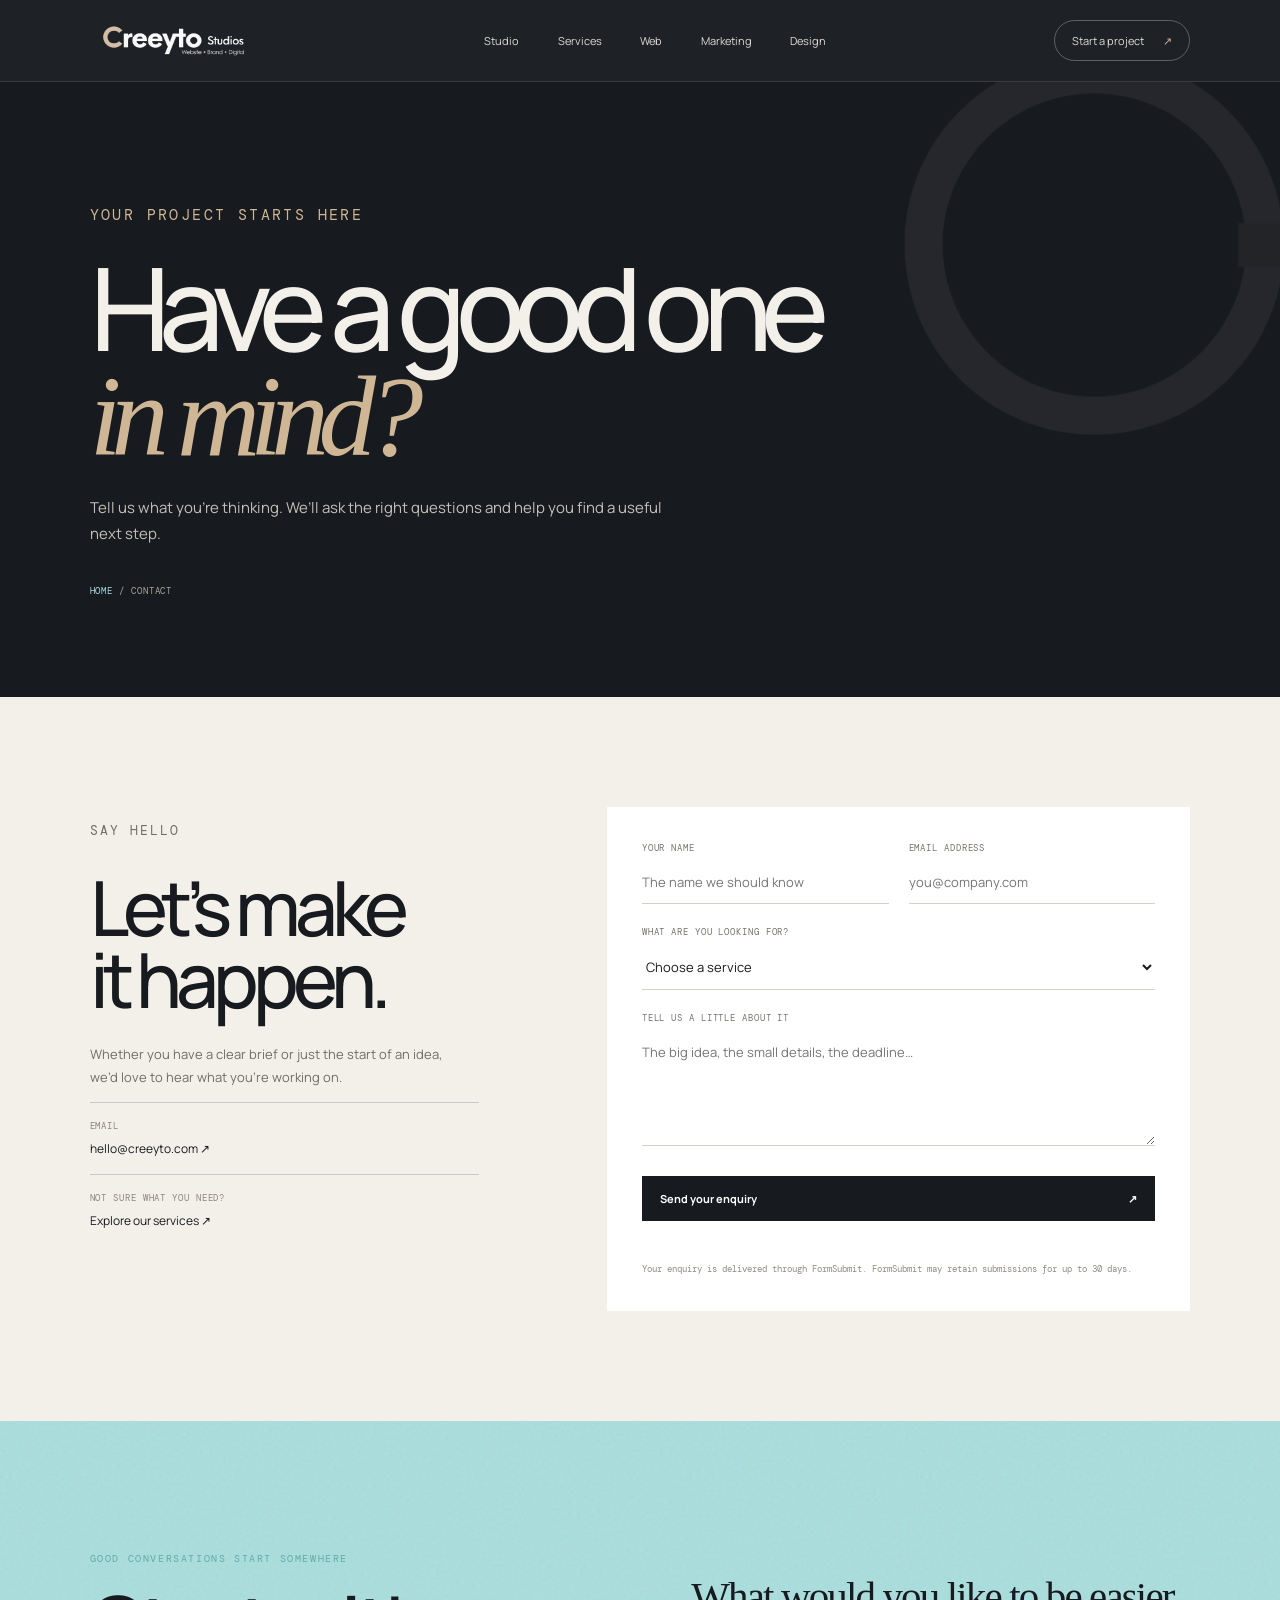
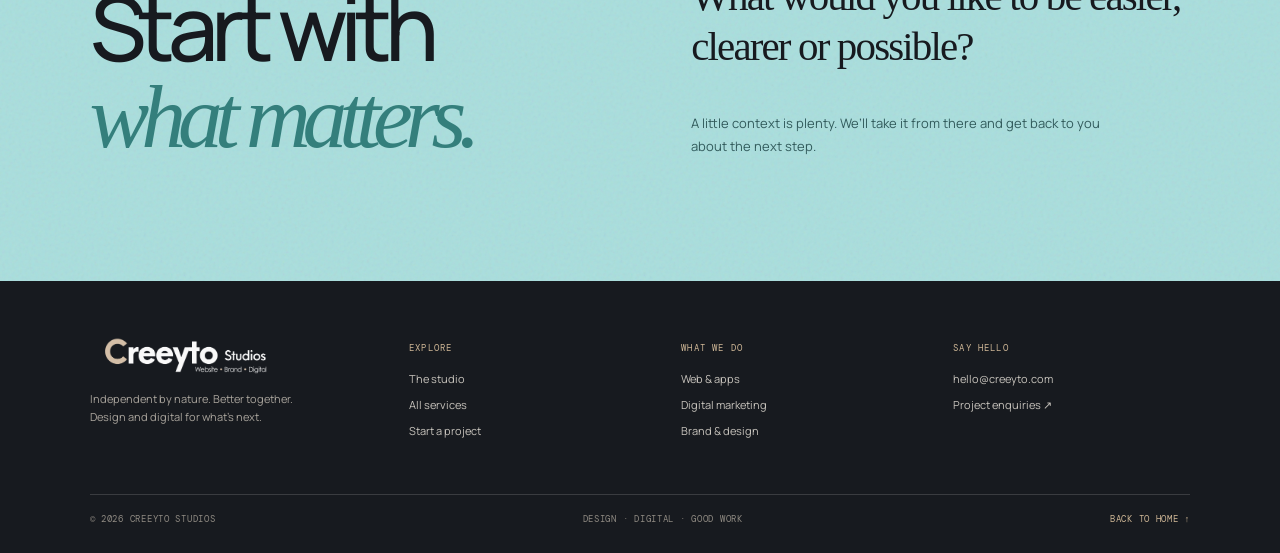
==== contact.html @ 659b26ed "Add Creeyto multipage website" ====
<!doctype html><html lang="en"><head><meta charset="utf-8"><meta name="viewport" content="width=device-width, initial-scale=1"><meta name="theme-color" content="#171a1f"><meta name="description" content="Start a project with Creeyto Studios. Tell us what you have in mind and we'll get back to you."><title>Contact — Creeyto Studios</title><link rel="stylesheet" href="site.css"><script src="site.js" defer></script></head><body>
<header class="site-header"><a class="brand" href="index.html" aria-label="Creeyto Studios home"><img src="creeyto-wordmark.png" alt="Creeyto Studios — Website, Brand, Digital"></a><nav class="desktop-nav" aria-label="Main navigation"><a href="studio.html">Studio</a><a href="services.html">Services</a><a href="web-design.html">Web</a><a href="digital-marketing.html">Marketing</a><a href="graphic-design.html">Design</a></nav><a class="header-cta" href="contact.html" aria-current="page">Start a project <span>↗</span></a><button class="menu-toggle" aria-label="Open navigation" aria-expanded="false"><span></span><span></span></button></header>
<nav class="mobile-menu" aria-label="Mobile navigation" aria-hidden="true"><a href="studio.html">Studio <span>01</span></a><a href="services.html">Services <span>02</span></a><a href="web-design.html">Web <span>03</span></a><a href="digital-marketing.html">Marketing <span>04</span></a><a href="graphic-design.html">Design <span>05</span></a><a href="contact.html">Contact <span>↗</span></a></nav>
<main><section class="page-hero"><div class="hero-watermark" aria-hidden="true"><img src="creeyto-mark-crop.png" alt=""></div><div class="page-hero-inner"><p class="eyebrow light">YOUR PROJECT STARTS HERE</p><h1>Have a good one<br><em>in mind?</em></h1><p>Tell us what you’re thinking. We’ll ask the right questions and help you find a useful next step.</p><div class="crumb"><a href="index.html">HOME</a> / CONTACT</div></div></section>
<section class="section"><div class="contact-grid"><div class="contact-info reveal"><p class="eyebrow">SAY HELLO</p><h2>Let’s make<br>it happen.</h2><p>Whether you have a clear brief or just the start of an idea, we’d love to hear what you’re working on.</p><a class="contact-detail" href="mailto:hello@creeyto.com"><small>EMAIL</small>hello@creeyto.com ↗</a><a class="contact-detail" href="services.html"><small>NOT SURE WHAT YOU NEED?</small>Explore our services ↗</a></div>
<form class="contact-form reveal">
  <div class="form-success" hidden role="status" aria-live="polite"><p class="eyebrow">ENQUIRY RECEIVED</p><h3>Thank you.</h3><p>Your message is on its way. We’ll be in touch soon.</p><a class="text-link" href="index.html">Back to the homepage <span>↗</span></a></div>
  <label class="form-trap" aria-hidden="true">Leave this field empty<input name="_honey" tabindex="-1" autocomplete="off"></label>
  <div class="form-row"><label>Your name<input name="name" autocomplete="name" placeholder="The name we should know" required></label><label>Email address<input type="email" name="email" autocomplete="email" placeholder="you@company.com" required></label></div>
  <label>What are you looking for?<select name="service" required><option value="" disabled selected>Choose a service</option><option>Web design &amp; development</option><option>Digital marketing</option><option>Brand &amp; graphic design</option><option>E-commerce &amp; booking</option><option>Apps &amp; digital systems</option><option>Analytics &amp; reporting</option><option>Not sure yet</option></select></label>
  <label>Tell us a little about it<textarea name="message" rows="5" placeholder="The big idea, the small details, the deadline…" required></textarea></label>
  <button class="button dark" type="submit"><span>Send your enquiry</span><span>↗</span></button><p class="form-status" aria-live="polite"></p><p class="form-hint">Your enquiry is delivered through FormSubmit. FormSubmit may retain submissions for up to 30 days.</p>
</form></div></section>
<section class="section aqua-band texture"><div class="shell band-grid"><div class="reveal"><p class="eyebrow">GOOD CONVERSATIONS START SOMEWHERE</p><h2 class="section-title">Start with<br><em>what matters.</em></h2></div><div class="reveal"><p class="band-quote">What would you like to be easier, clearer or possible?</p><p class="band-note">A little context is plenty. We’ll take it from there and get back to you about the next step.</p></div></div></section></main>
<footer class="site-footer"><div class="footer-top"><div class="footer-brand"><a href="index.html"><img src="creeyto-wordmark.png" alt="Creeyto Studios"></a><p>Independent by nature. Better together. Design and digital for what’s next.</p></div><div class="footer-col"><h4>EXPLORE</h4><a href="studio.html">The studio</a><a href="services.html">All services</a><a href="contact.html">Start a project</a></div><div class="footer-col"><h4>WHAT WE DO</h4><a href="web-design.html">Web &amp; apps</a><a href="digital-marketing.html">Digital marketing</a><a href="graphic-design.html">Brand &amp; design</a></div><div class="footer-col"><h4>SAY HELLO</h4><a href="mailto:hello@creeyto.com">hello@creeyto.com</a><a href="contact.html">Project enquiries ↗</a></div></div><div class="footer-bottom"><span>© <span data-year></span> CREEYTO STUDIOS</span><span>DESIGN · DIGITAL · GOOD WORK</span><a href="index.html">BACK TO HOME ↑</a></div></footer></body></html>
---- site.css ----
@import url('https://fonts.googleapis.com/css2?family=DM+Mono:wght@400;500&family=Manrope:wght@400;500;600;700;800&display=swap');
:root{--ink:#171a1f;--sand:#cfb796;--aqua:#a9dedd;--aqua-deep:#62aaa9;--paper:#f3f0e9;--paper-dark:#e6e1d8;--muted:#858178;--line:rgba(23,26,31,.18);--display:'Neue Einstellung','Century Gothic',Gotham,Manrope,sans-serif;--mono:'DM Mono',monospace}
*{box-sizing:border-box}html{scroll-behavior:smooth}body{margin:0;background:var(--paper);color:var(--ink);font-family:var(--display);font-size:15px;-webkit-font-smoothing:antialiased}a{color:inherit;text-decoration:none}button,input,textarea,select{font:inherit}img{max-width:100%}.shell{width:min(1320px,86vw);margin:auto}.site-header{height:82px;padding:0 7vw;display:flex;align-items:center;justify-content:space-between;position:sticky;top:0;z-index:40;background:rgba(23,26,31,.97);color:var(--paper);border-bottom:1px solid rgba(255,255,255,.12);backdrop-filter:blur(14px)}.brand{display:flex;align-items:center;mix-blend-mode:screen}.brand img{display:block;width:clamp(140px,13vw,182px);height:auto}.desktop-nav{display:flex;gap:clamp(18px,3vw,44px);align-items:center}.desktop-nav a,.header-cta{font-size:11px;color:#dedbd4;transition:color .2s}.desktop-nav a:hover,.desktop-nav a[aria-current=page],.header-cta:hover{color:var(--aqua)}.header-cta{border:1px solid rgba(255,255,255,.28);border-radius:30px;padding:12px 17px}.header-cta span{color:var(--sand);margin-left:17px}.menu-toggle{display:none;border:0;background:none;color:white}.menu-toggle span{display:block;width:21px;height:1px;background:white;margin:6px}.mobile-menu{display:none}.eyebrow{font:10px var(--mono);letter-spacing:.16em;text-transform:uppercase;color:var(--aqua-deep)}.eyebrow.light{color:var(--sand)}.hero{min-height:740px;position:relative;overflow:hidden;background:var(--ink);color:var(--paper);display:grid;align-items:center;padding:95px 7vw 85px}.hero-grid{width:min(1320px,100%);margin:auto;display:grid;grid-template-columns:1.08fr .92fr;align-items:center;gap:4vw;position:relative;z-index:2}.hero h1{font-size:clamp(76px,11vw,150px);line-height:.86;letter-spacing:-.095em;font-weight:500;margin:38px 0 30px}.hero h1 em,.page-hero h1 em,.section-title em{font-family:Georgia,serif;font-weight:400;color:var(--sand);letter-spacing:-.09em}.hero-copy{max-width:455px;color:#c2beb7;font-size:15px;line-height:1.7}.hero-actions{display:flex;align-items:center;gap:25px;margin-top:32px}.button{display:inline-flex;align-items:center;justify-content:space-between;gap:32px;background:var(--sand);color:var(--ink);padding:15px 18px;font-size:11px;font-weight:700;transition:transform .25s,background .25s}.button:hover{transform:translateY(-3px);background:#ddc8aa}.button.dark{background:var(--ink);color:white}.button.dark:hover{background:#303840}.text-link{font-size:11px;border-bottom:1px solid currentColor;padding-bottom:7px}.text-link span{margin-left:18px;color:var(--aqua-deep)}.hero-art{height:490px;position:relative;display:grid;place-items:center}.paper-card{position:absolute;inset:6% 7% 9% 8%;background:var(--aqua);overflow:hidden;transform:rotate(4deg);box-shadow:0 28px 80px rgba(0,0,0,.28)}.paper-card:before,.texture:before{content:"";position:absolute;inset:0;pointer-events:none;opacity:.25;background-image:url("data:image/svg+xml,%3Csvg viewBox='0 0 180 180' xmlns='http://www.w3.org/2000/svg'%3E%3Cfilter id='n'%3E%3CfeTurbulence type='fractalNoise' baseFrequency='.78' numOctaves='4' stitchTiles='stitch'/%3E%3C/filter%3E%3Crect width='100%25' height='100%25' filter='url(%23n)' opacity='.4'/%3E%3C/svg%3E")}.paper-card .mark{position:absolute;width:76%;top:14%;left:11%;opacity:.92;mix-blend-mode:multiply}.paper-card .paper-caption{position:absolute;bottom:9%;left:9%;font:10px var(--mono);letter-spacing:.15em;color:#153d42}.paper-orbit{position:absolute;right:10%;top:16%;width:45%;aspect-ratio:1;border:1px solid rgba(23,26,31,.5);border-radius:50%}.paper-orbit:before,.paper-orbit:after{content:"";position:absolute;inset:12%;border:1px solid rgba(23,26,31,.3);border-radius:50%}.paper-orbit:after{inset:25%}.hero-stamp{position:absolute;right:1%;bottom:3%;background:var(--sand);color:var(--ink);width:104px;height:104px;border-radius:50%;display:grid;place-items:center;text-align:center;font:9px/1.6 var(--mono);letter-spacing:.09em;transform:rotate(9deg)}.hero-watermark{position:absolute;right:-12%;top:6%;width:min(56vw,700px);opacity:.06;mix-blend-mode:screen;pointer-events:none}.hero-watermark img{width:100%;display:block}.scroll-note{position:absolute;bottom:28px;left:7vw;font:9px var(--mono);letter-spacing:.13em;color:#96938c}.scroll-note span{color:var(--sand);margin-left:14px}.trust-strip{display:grid;grid-template-columns:repeat(4,1fr);border-bottom:1px solid var(--line);background:var(--paper);padding:25px 7vw;gap:18px}.trust-strip span{font:9px var(--mono);letter-spacing:.1em;text-transform:uppercase;color:#66635d}.trust-strip span:before{content:"✳";color:#9a7b58;margin-right:10px}.section{padding:110px 7vw}.section-head{display:flex;align-items:end;justify-content:space-between;gap:30px;margin-bottom:52px}.section-title{font-size:clamp(48px,7vw,92px);line-height:.96;letter-spacing:-.08em;font-weight:500;margin:19px 0 0}.section-head>p{max-width:310px;color:#706d66;font-size:13px;line-height:1.7;margin:0 0 8px}.services-preview{background:var(--paper-dark)}.service-cards{display:grid;grid-template-columns:repeat(3,1fr);gap:14px}.service-card{min-height:310px;padding:27px;background:var(--paper);position:relative;overflow:hidden;transition:transform .3s,background .3s}.service-card:hover{transform:translateY(-6px);background:#fff}.service-card .number{font:10px var(--mono);color:#8b7c68}.service-card h3{font-size:27px;font-weight:500;letter-spacing:-.06em;margin:52px 0 12px}.service-card p{font-size:12px;line-height:1.7;color:#74716b;max-width:280px}.service-card .arrow{position:absolute;right:25px;top:24px;font-size:22px;color:#a78b67}.service-card .mini-icon{position:absolute;right:22px;bottom:15px;font:86px Georgia,serif;color:rgba(169,222,221,.4);line-height:1}.aqua-band{background:var(--aqua);position:relative;overflow:hidden}.aqua-band.texture{isolation:isolate}.aqua-band .section-title em{color:#347f7c}.aqua-band .band-grid{display:grid;grid-template-columns:1fr 1fr;gap:8vw;align-items:center}.band-quote{font:clamp(24px,3.2vw,43px)/1.2 Georgia,serif;max-width:570px;letter-spacing:-.045em}.band-note{font-size:13px;line-height:1.8;max-width:420px;color:#325b5c}.page-hero{background:var(--ink);color:var(--paper);padding:105px 7vw 100px;position:relative;overflow:hidden}.page-hero-inner{width:min(1320px,100%);margin:auto;position:relative;z-index:2}.page-hero h1{font-size:clamp(58px,9vw,116px);line-height:.9;letter-spacing:-.09em;font-weight:500;margin:28px 0 26px;max-width:1000px}.page-hero p{max-width:590px;color:#c4c0b9;font-size:15px;line-height:1.75}.page-hero .hero-watermark{width:37vw;right:-5%;top:-12%}.page-hero .hero-watermark img{opacity:1}.crumb{font:9px var(--mono);letter-spacing:.1em;color:#aaa59d;margin-top:38px}.crumb a{color:var(--aqua)}.feature-grid{display:grid;grid-template-columns:1fr 1fr;gap:7vw;align-items:start}.feature-grid h2{font-size:clamp(35px,5vw,64px);font-weight:500;line-height:1;letter-spacing:-.075em;margin:0}.body-copy{font-size:14px;line-height:1.85;color:#64615b}.body-copy p{margin:0 0 19px}.values{display:grid;grid-template-columns:repeat(3,1fr);border-top:1px solid var(--line);margin-top:52px}.value{padding:22px 22px 10px 0}.value strong{display:block;font-size:20px;font-weight:500;letter-spacing:-.04em;margin-bottom:10px}.value p{font-size:11px;line-height:1.7;color:#77736d;margin:0}.service-index{border-top:1px solid var(--line)}.service-index-row{display:grid;grid-template-columns:60px 1fr 1fr 35px;gap:20px;align-items:center;padding:27px 0;border-bottom:1px solid var(--line);transition:padding .25s}.service-index-row:hover{padding-left:10px}.service-index-row .num{font:10px var(--mono);color:#99866b}.service-index-row h3{font-weight:500;font-size:28px;letter-spacing:-.06em;margin:0}.service-index-row p{font-size:11px;line-height:1.6;color:#77736c;max-width:300px;margin:0}.service-index-row .arrow{font-size:20px;color:#a78b67}.detail-grid{display:grid;grid-template-columns:1fr 1fr;gap:8vw}.detail-list{list-style:none;padding:0;margin:0;border-top:1px solid var(--line)}.detail-list li{display:flex;justify-content:space-between;gap:20px;padding:17px 0;border-bottom:1px solid var(--line);font-size:13px}.detail-list li span:last-child{color:#9c8467}.callout{background:var(--ink);color:var(--paper);padding:66px 7vw;display:flex;justify-content:space-between;align-items:center;gap:35px}.callout h2{font-size:clamp(34px,5vw,64px);font-weight:500;letter-spacing:-.07em;margin:0}.callout p{font-size:12px;color:#b1ada5;margin:12px 0 0}.contact-grid{display:grid;grid-template-columns:.8fr 1.2fr;gap:10vw}.contact-info h2{font-size:clamp(45px,6vw,76px);line-height:.95;letter-spacing:-.08em;font-weight:500;margin:28px 0}.contact-info p{font-size:13px;line-height:1.75;color:#706d66;max-width:360px}.contact-detail{display:block;padding:17px 0;border-top:1px solid var(--line);font-size:12px}.contact-detail small{display:block;font:9px var(--mono);color:#8c857a;letter-spacing:.1em;margin-bottom:8px}.contact-form{padding:35px;background:#fff}.form-row{display:grid;grid-template-columns:1fr 1fr;gap:20px}.contact-form label{display:block;font:9px var(--mono);letter-spacing:.1em;text-transform:uppercase;color:#77736b;margin-bottom:22px}.contact-form input,.contact-form textarea,.contact-form select{display:block;width:100%;border:0;border-bottom:1px solid #d5d0c7;background:transparent;border-radius:0;outline:0;padding:12px 0;color:var(--ink);font:13px var(--display);margin-top:7px}.contact-form input:focus,.contact-form textarea:focus,.contact-form select:focus{border-color:#4c9392}.contact-form textarea{resize:vertical}.contact-form .button{width:100%;border:0;cursor:pointer;margin-top:8px}.form-status{font-size:12px;min-height:16px;color:#3f7053}.form-status.error{color:#a44836}.form-hint{font:9px/1.6 var(--mono);color:#928b80;margin:13px 0 0}.site-footer{background:var(--ink);color:var(--paper);padding:56px 7vw 28px}.footer-top{display:grid;grid-template-columns:1.2fr 1fr 1fr 1fr;gap:35px;padding-bottom:45px}.footer-brand img{width:190px;mix-blend-mode:screen}.footer-brand p{font-size:11px;color:#a9a49c;line-height:1.7;max-width:220px}.footer-col h4{font:9px var(--mono);letter-spacing:.13em;color:var(--sand);font-weight:400;margin:5px 0 17px}.footer-col a{display:block;font-size:11px;color:#c8c4bd;margin:11px 0}.footer-col a:hover{color:var(--aqua)}.footer-bottom{display:flex;justify-content:space-between;border-top:1px solid rgba(255,255,255,.15);padding-top:18px;font:9px var(--mono);letter-spacing:.08em;color:#8f8a82}.footer-bottom a{color:var(--sand)}.reveal{opacity:0;transform:translateY(24px);transition:opacity .7s ease,transform .7s ease}.reveal.is-visible{opacity:1;transform:translateY(0)}.service-card:nth-child(2){transition-delay:.08s}.service-card:nth-child(3){transition-delay:.16s}.service-card:nth-child(4){transition-delay:.24s}.service-card:nth-child(5){transition-delay:.32s}.service-card:nth-child(6){transition-delay:.4s}
@media(max-width:850px){.desktop-nav,.header-cta{display:none}.menu-toggle{display:block;z-index:42}.mobile-menu{display:flex;position:fixed;inset:0;z-index:39;background:var(--ink);color:var(--paper);padding:100px 8vw 40px;flex-direction:column;justify-content:center;gap:0;transform:translateY(-105%);transition:transform .5s cubic-bezier(.77,0,.18,1)}.mobile-menu.open{transform:translateY(0)}.mobile-menu a{font-size:clamp(30px,8vw,51px);letter-spacing:-.06em;padding:15px 0;border-bottom:1px solid #393a3d}.mobile-menu a span{float:right;font:10px var(--mono);color:var(--sand);margin-top:13px}.hero{padding:80px 7vw 90px;min-height:900px;align-items:start}.hero-grid{grid-template-columns:1fr;gap:15px}.hero h1{font-size:clamp(74px,15vw,125px);margin:32px 0 23px}.hero-art{height:370px;width:min(600px,100%);margin:0 auto}.hero-copy{max-width:530px}.scroll-note{bottom:23px}.trust-strip{grid-template-columns:1fr 1fr}.section{padding:82px 7vw}.section-head{align-items:start;flex-direction:column;margin-bottom:34px}.section-head>p{max-width:500px}.service-cards{grid-template-columns:1fr 1fr}.service-card{min-height:280px}.aqua-band .band-grid,.feature-grid,.detail-grid,.contact-grid{grid-template-columns:1fr;gap:35px}.page-hero{padding:80px 7vw}.page-hero h1{font-size:clamp(58px,12vw,95px)}.service-index-row{grid-template-columns:35px 1fr 30px;gap:13px}.service-index-row p{grid-column:2;grid-row:2}.service-index-row .arrow{grid-column:3;grid-row:1}.values{gap:18px}.footer-top{grid-template-columns:1fr 1fr}.callout{align-items:flex-start;flex-direction:column}}
@media(max-width:520px){.site-header{height:70px;padding:0 6vw}.brand img{width:145px}.hero{min-height:840px;padding-top:77px}.hero h1{font-size:clamp(65px,15vw,88px)}.hero-art{height:295px}.hero-stamp{width:82px;height:82px;font-size:8px}.paper-card .mark{width:88%;left:7%;top:20%}.trust-strip{padding:20px 7vw;gap:16px}.trust-strip span{font-size:8px}.section-title{font-size:55px}.service-cards{grid-template-columns:1fr}.service-card{min-height:260px}.service-card h3{margin-top:35px}.page-hero{padding-top:68px;padding-bottom:70px}.page-hero h1{font-size:58px}.page-hero .hero-watermark{width:62vw;top:4%;right:-22%}.values{grid-template-columns:1fr}.value{padding:17px 0;border-bottom:1px solid var(--line)}.form-row{grid-template-columns:1fr;gap:0}.contact-form{padding:25px}.footer-top{grid-template-columns:1fr 1fr;gap:24px}.footer-brand{grid-column:1/-1}.footer-brand img{width:170px}.footer-bottom{gap:15px;font-size:8px}.callout{padding:50px 7vw}}
@media(prefers-reduced-motion:reduce){*,*::before,*::after{scroll-behavior:auto!important;animation-duration:.01ms!important;animation-iteration-count:1!important;transition-duration:.01ms!important}.reveal{opacity:1;transform:none}}
/* AJAX enquiry states */
.contact-form .form-trap{position:absolute!important;left:-9999px!important;width:1px;height:1px;overflow:hidden}.contact-form.is-submitted> :not(.form-success){display:none!important}.form-success{padding:30px 0}.form-success h3{font-size:clamp(42px,6vw,68px);font-weight:500;letter-spacing:-.08em;margin:20px 0 10px}.form-success>p:not(.eyebrow){font-size:13px;line-height:1.7;color:#706d66;margin:0 0 25px}.contact-form button:disabled{opacity:.58;cursor:wait}
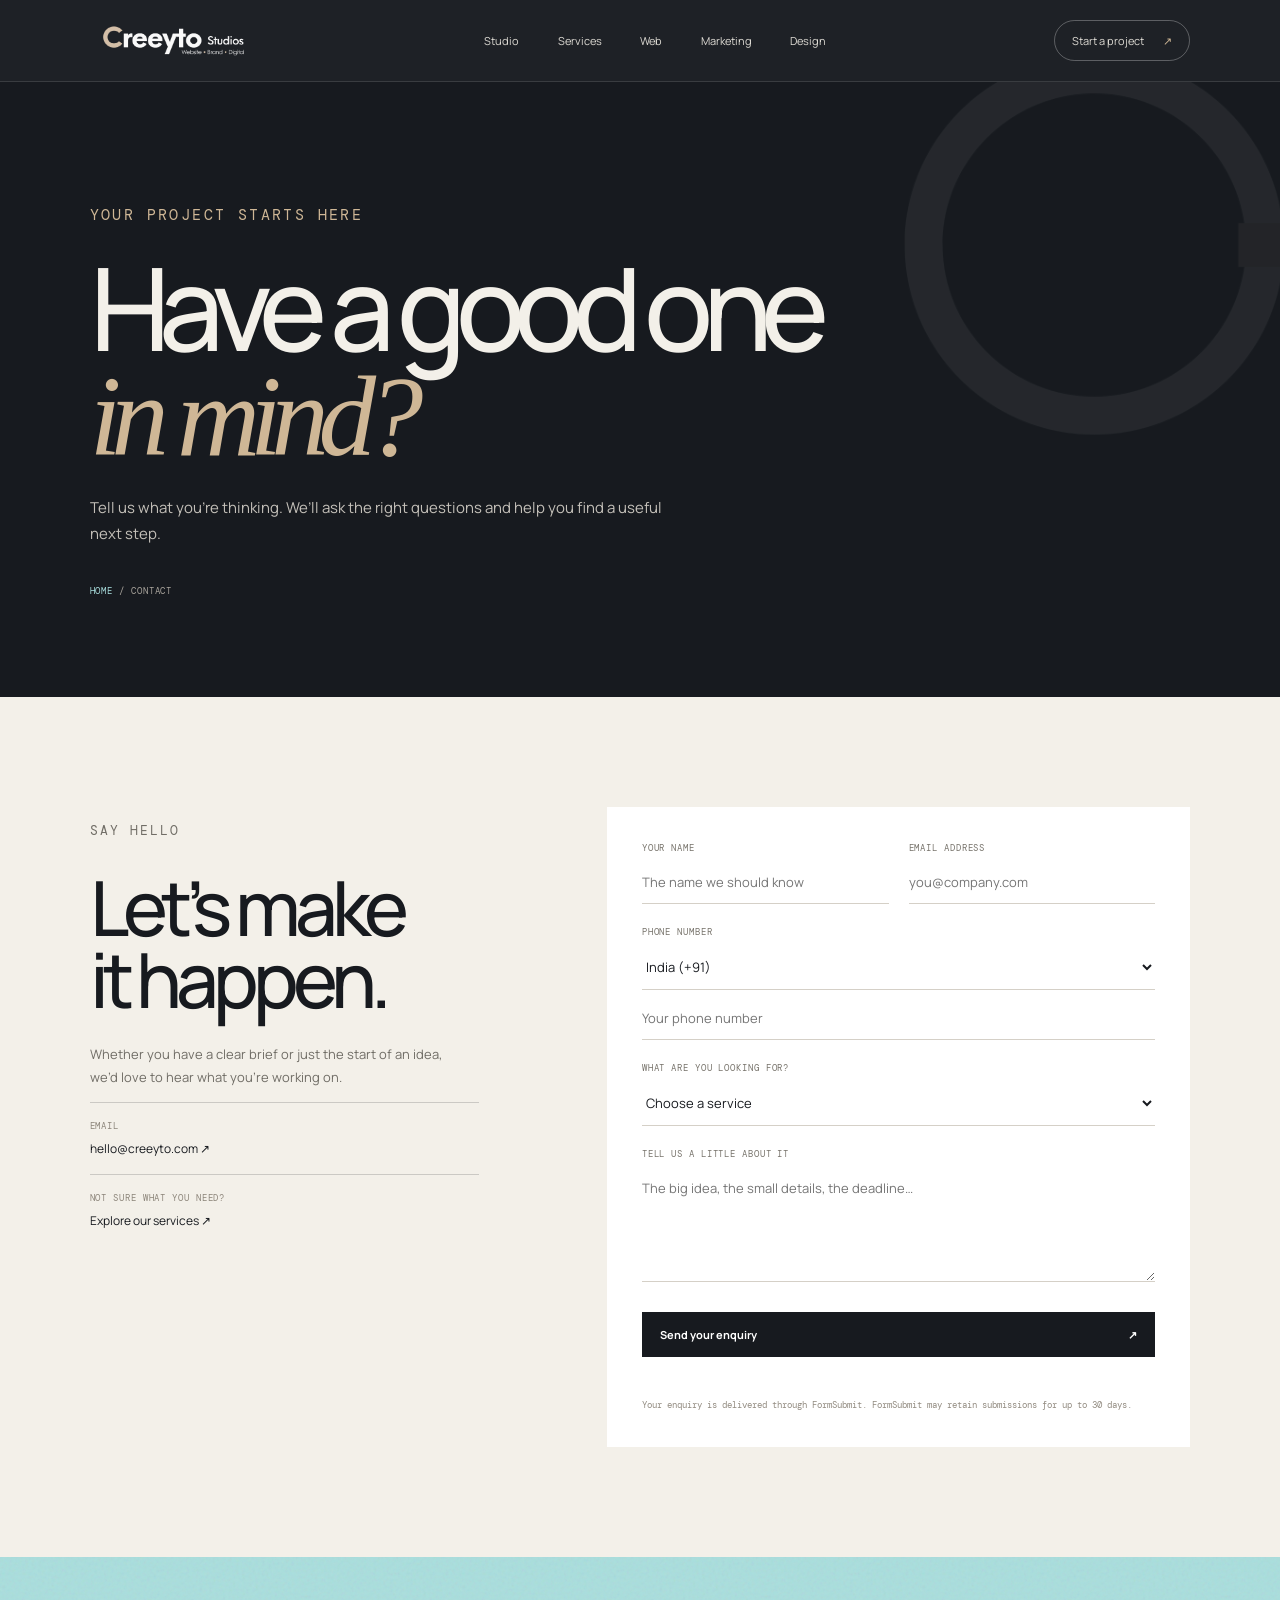
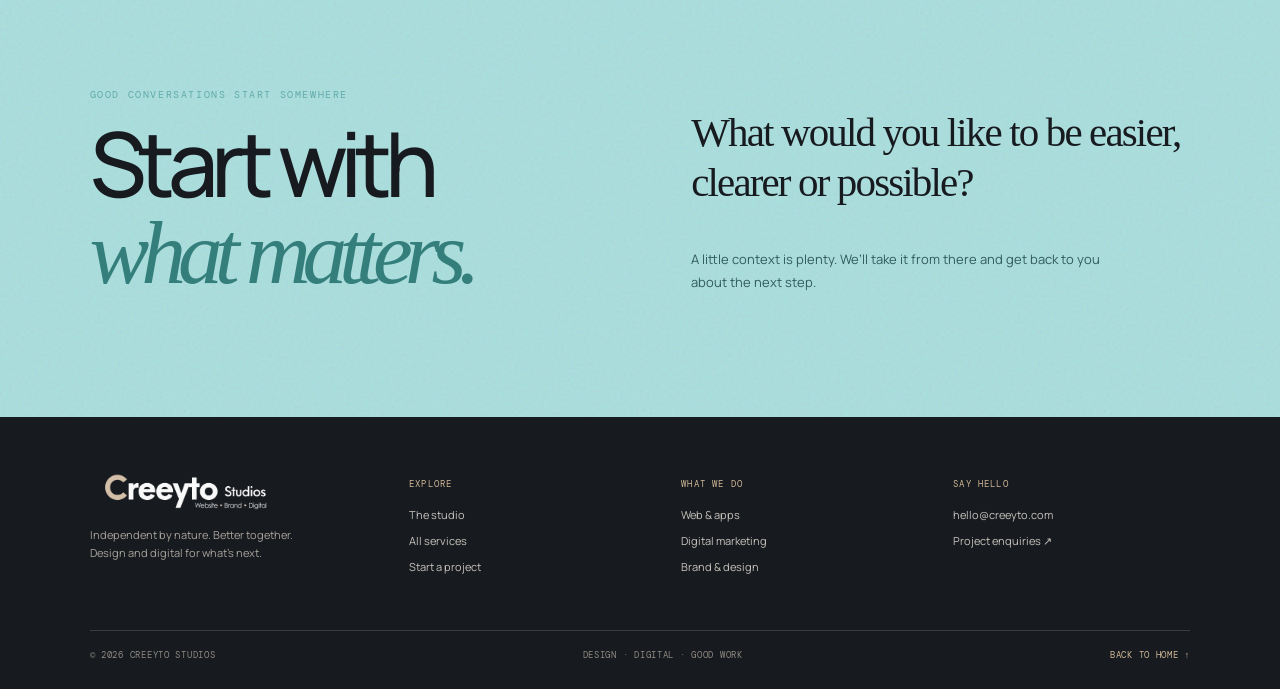
==== commit 29595491: "Require phone number on project enquiries" ====
--- a/contact.html
+++ b/contact.html
@@ -7,6 +7,7 @@
   <div class="form-success" hidden role="status" aria-live="polite"><p class="eyebrow">ENQUIRY RECEIVED</p><h3>Thank you.</h3><p>Your message is on its way. We’ll be in touch soon.</p><a class="text-link" href="index.html">Back to the homepage <span>↗</span></a></div>
   <label class="form-trap" aria-hidden="true">Leave this field empty<input name="_honey" tabindex="-1" autocomplete="off"></label>
   <div class="form-row"><label>Your name<input name="name" autocomplete="name" placeholder="The name we should know" required></label><label>Email address<input type="email" name="email" autocomplete="email" placeholder="you@company.com" required></label></div>
+  <label>Phone number<div class="phone-field"><select name="country_code" aria-label="Country calling code" autocomplete="tel-country-code" required><option value="+91" selected>India (+91)</option><option value="+1">United States / Canada (+1)</option><option value="+44">United Kingdom (+44)</option><option value="+61">Australia (+61)</option><option value="+64">New Zealand (+64)</option><option value="+971">UAE (+971)</option><option value="+966">Saudi Arabia (+966)</option><option value="+65">Singapore (+65)</option><option value="+60">Malaysia (+60)</option><option value="+92">Pakistan (+92)</option><option value="+880">Bangladesh (+880)</option><option value="+94">Sri Lanka (+94)</option><option value="+977">Nepal (+977)</option><option value="+86">China (+86)</option><option value="+81">Japan (+81)</option><option value="+82">South Korea (+82)</option><option value="+49">Germany (+49)</option><option value="+33">France (+33)</option><option value="+39">Italy (+39)</option><option value="+34">Spain (+34)</option><option value="+31">Netherlands (+31)</option><option value="+41">Switzerland (+41)</option><option value="+353">Ireland (+353)</option><option value="+55">Brazil (+55)</option><option value="+27">South Africa (+27)</option><option value="+234">Nigeria (+234)</option><option value="+254">Kenya (+254)</option><option value="+62">Indonesia (+62)</option><option value="+63">Philippines (+63)</option><option value="+66">Thailand (+66)</option></select><input type="tel" name="phone" autocomplete="tel-national" inputmode="tel" placeholder="Your phone number" required></div></label>
   <label>What are you looking for?<select name="service" required><option value="" disabled selected>Choose a service</option><option>Web design &amp; development</option><option>Digital marketing</option><option>Brand &amp; graphic design</option><option>E-commerce &amp; booking</option><option>Apps &amp; digital systems</option><option>Analytics &amp; reporting</option><option>Not sure yet</option></select></label>
   <label>Tell us a little about it<textarea name="message" rows="5" placeholder="The big idea, the small details, the deadline…" required></textarea></label>
   <button class="button dark" type="submit"><span>Send your enquiry</span><span>↗</span></button><p class="form-status" aria-live="polite"></p><p class="form-hint">Your enquiry is delivered through FormSubmit. FormSubmit may retain submissions for up to 30 days.</p>
